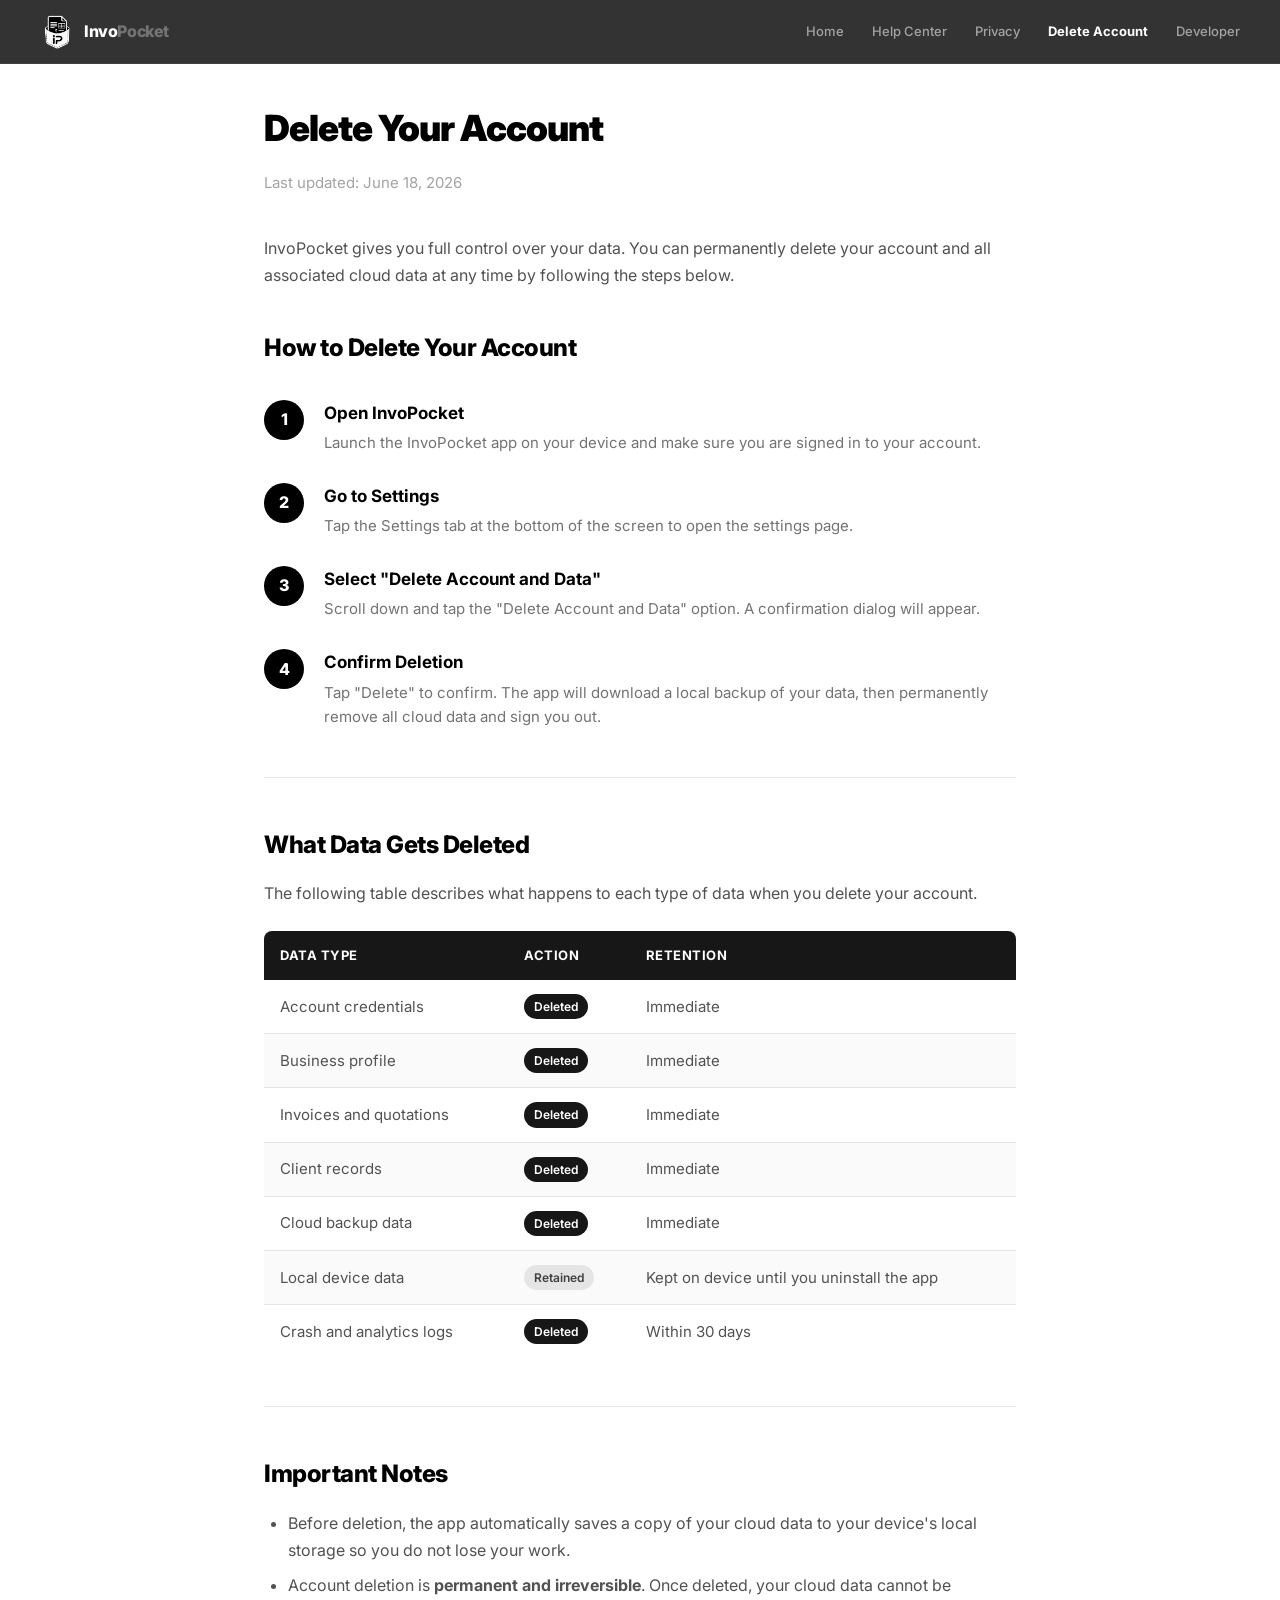
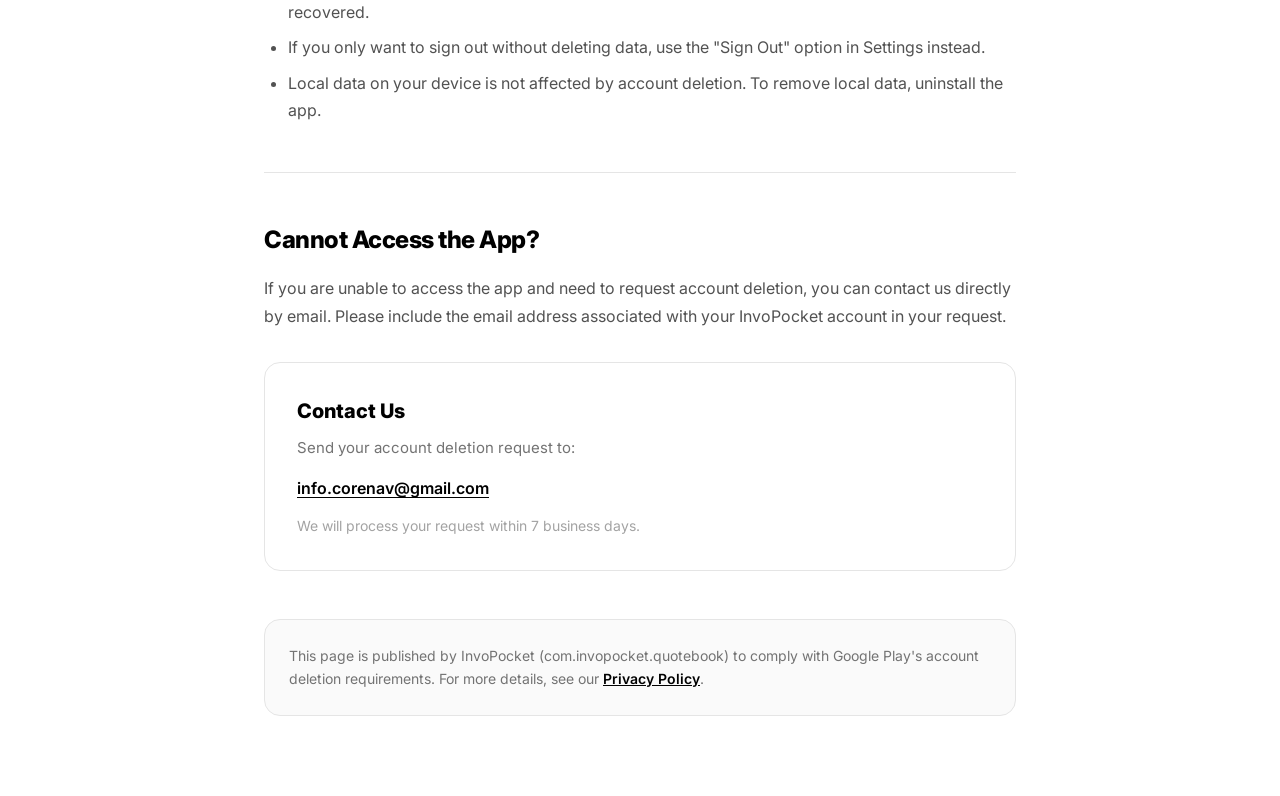
==== delete-account.html @ f6b03f16 "feat: overhaul website branding, navigation, and mobile menu while adding new informational pages an" ====
<!DOCTYPE html>
<html lang="en">
<head>
<meta charset="UTF-8">
<meta name="viewport" content="width=device-width, initial-scale=1.0">
<link rel="icon" type="image/png" href="favicon.png">
<title>Delete Account — InvoPocket</title>
<meta name="description" content="Request deletion of your InvoPocket account and all associated data.">
<link href="https://fonts.googleapis.com/css2?family=Inter:wght@300;400;500;600;700;800;900&display=swap" rel="stylesheet">
<style>
*{box-sizing:border-box;margin:0;padding:0}
:root{
  --black:#000;--white:#fff;
  --g50:#FAFAFA;--g100:#F5F5F5;--g200:#E5E5E5;--g300:#D4D4D4;
  --g400:#A3A3A3;--g500:#737373;--g600:#525252;--g700:#404040;
  --g800:#262626;--g900:#171717;
  --r-sm:8px;--r-md:16px;--r-lg:24px;--r-xl:32px;
  --font:'Inter',system-ui,sans-serif;
}
html{scroll-behavior:smooth}
body{font-family:var(--font);background:var(--white);color:var(--black);line-height:1.6;overflow-x:hidden}

/* ══════════ NAV (dark — matches home page) ══════════ */
nav{position:fixed;top:0;left:0;right:0;z-index:999;height:64px;display:flex;align-items:center;justify-content:space-between;padding:0 40px;background:rgba(0,0,0,0.8);backdrop-filter:blur(20px);-webkit-backdrop-filter:blur(20px);border-bottom:1px solid rgba(255,255,255,0.06)}
.nav-brand{display:flex;align-items:center;gap:10px;text-decoration:none}
.nav-brand img{width:34px;height:34px;object-fit:contain;border-radius:9px}
.nav-brand-name{font-size:16px;font-weight:800;letter-spacing:-0.4px;color:var(--white)}
.nav-brand-name span{color:var(--g500)}
.nav-links{display:flex;gap:28px;align-items:center}
.nav-links a{font-size:13px;font-weight:500;color:var(--g400);text-decoration:none;transition:color .2s}
.nav-links a:hover{color:var(--white)}
.nav-links a.active{color:var(--white);font-weight:700}

/* ── THREE DOT MENU (mobile) ── */
.nav-dots{display:none;cursor:pointer;padding:8px;border:none;background:none;flex-direction:column;gap:4px;align-items:center;justify-content:center}
.nav-dots span{display:block;width:4px;height:4px;border-radius:50%;background:var(--white)}
.mobile-menu{display:none;position:fixed;top:64px;right:0;left:0;background:rgba(0,0,0,0.95);backdrop-filter:blur(20px);-webkit-backdrop-filter:blur(20px);border-bottom:1px solid rgba(255,255,255,0.06);box-shadow:0 8px 32px rgba(0,0,0,0.4);padding:16px 24px;z-index:998;flex-direction:column;gap:4px}
.mobile-menu.open{display:flex}
.mobile-menu a{font-size:15px;font-weight:500;color:var(--g400);text-decoration:none;padding:12px 0;border-bottom:1px solid rgba(255,255,255,0.06);transition:color .15s}
.mobile-menu a:last-child{border-bottom:none}
.mobile-menu a:hover,.mobile-menu a.active{color:var(--white)}

@media(max-width:768px){
  nav{padding:0 20px;height:56px}
  .nav-brand img{width:30px;height:30px}
  .nav-brand-name{font-size:15px}
  .nav-links{display:none}
  .nav-dots{display:flex}
  .mobile-menu{top:56px}
}

/* ══════════ CONTENT ══════════ */
.content{max-width:800px;margin:100px auto 80px;padding:0 24px}
.content h1{font-size:36px;font-weight:900;letter-spacing:-1px;margin-bottom:12px}
.content .subtitle{font-size:15px;color:var(--g400);margin-bottom:40px}
.content h2{font-size:24px;font-weight:800;letter-spacing:-0.5px;margin-top:40px;margin-bottom:16px}
.content p{font-size:16px;color:var(--g600);margin-bottom:16px;line-height:1.7}
.content ul{margin-left:24px;margin-bottom:16px;color:var(--g600)}
.content li{margin-bottom:8px;line-height:1.7}

/* ── STEPS ── */
.steps{margin-top:32px;margin-bottom:40px}
.step{display:flex;gap:20px;margin-bottom:28px;align-items:flex-start}
.step-num{flex-shrink:0;width:40px;height:40px;border-radius:50%;background:var(--black);color:var(--white);display:flex;align-items:center;justify-content:center;font-size:16px;font-weight:800}
.step-body h3{font-size:17px;font-weight:700;margin-bottom:4px;color:var(--black)}
.step-body p{font-size:15px;color:var(--g500);margin-bottom:0;line-height:1.6}

/* ── DATA TABLE ── */
.data-table{width:100%;border-collapse:collapse;margin:24px 0 40px;font-size:15px}
.data-table th{text-align:left;padding:14px 16px;background:var(--g900);color:var(--white);font-weight:700;font-size:13px;text-transform:uppercase;letter-spacing:0.5px}
.data-table th:first-child{border-radius:var(--r-sm) 0 0 0}
.data-table th:last-child{border-radius:0 var(--r-sm) 0 0}
.data-table td{padding:14px 16px;border-bottom:1px solid var(--g200);color:var(--g600)}
.data-table tr:last-child td{border-bottom:none}
.data-table tr:nth-child(even){background:var(--g50)}
.badge-deleted{display:inline-block;padding:3px 10px;border-radius:20px;font-size:12px;font-weight:600;background:var(--g900);color:var(--white)}
.badge-retained{display:inline-block;padding:3px 10px;border-radius:20px;font-size:12px;font-weight:600;background:var(--g200);color:var(--g700)}

/* ── DIVIDER ── */
.divider{height:1px;background:var(--g200);margin:48px 0}

/* ── CONTACT CARD ── */
.contact-card{border:1px solid var(--g200);border-radius:var(--r-md);padding:32px;margin-top:32px}
.contact-card h3{font-size:20px;font-weight:800;margin-bottom:8px}
.contact-card p{font-size:15px;color:var(--g500);margin-bottom:16px}
.contact-card a{color:var(--black);font-weight:600;text-decoration:underline;text-underline-offset:3px}
.contact-card a:hover{color:var(--g600)}

/* ── FOOTER NOTE ── */
.footer-note{margin-top:48px;padding:24px;border-radius:var(--r-md);background:var(--g50);border:1px solid var(--g200);font-size:14px;color:var(--g500);line-height:1.7}

/* ══════════ RESPONSIVE ══════════ */
@media(max-width:768px){
  .content{margin:40px auto 60px;padding:0 16px}
  .content h1{font-size:28px;letter-spacing:-0.5px}
  .content h2{font-size:20px;margin-top:32px}
  .content p{font-size:15px}
  .step{gap:14px}
  .step-num{width:34px;height:34px;font-size:14px}
  .step-body h3{font-size:15px}
  .step-body p{font-size:14px}
  .data-table{font-size:13px}
  .data-table th,.data-table td{padding:10px 12px}
  .contact-card{padding:20px}
}
@media(max-width:480px){
  .content h1{font-size:24px}
  .content h2{font-size:18px}
  .data-table{display:block;overflow-x:auto;-webkit-overflow-scrolling:touch}
}
</style>
</head>
<body>

<!-- ══ NAV ══ -->
<nav>
  <a href="index.html" class="nav-brand">
    <img src="logo.png" alt="InvoPocket Logo">
    <div class="nav-brand-name">Invo<span>Pocket</span></div>
  </a>
  <div class="nav-links">
    <a href="index.html">Home</a>
    <a href="help.html">Help Center</a>
    <a href="privacy.html">Privacy</a>
    <a href="delete-account.html" class="active">Delete Account</a>
    <a href="developer.html">Developer</a>
  </div>
  <button class="nav-dots" id="menuToggle" aria-label="Menu">
    <span></span><span></span><span></span>
  </button>
</nav>
<div class="mobile-menu" id="mobileMenu">
  <a href="index.html">Home</a>
  <a href="help.html">Help Center</a>
  <a href="privacy.html">Privacy</a>
  <a href="delete-account.html" class="active">Delete Account</a>
  <a href="developer.html">Developer</a>
</div>


<!-- ══ CONTENT ══ -->
<div class="content">
  <h1>Delete Your Account</h1>
  <p class="subtitle">Last updated: June 18, 2026</p>

  <p>InvoPocket gives you full control over your data. You can permanently delete your account and all associated cloud data at any time by following the steps below.</p>

  <h2>How to Delete Your Account</h2>

  <div class="steps">
    <div class="step">
      <div class="step-num">1</div>
      <div class="step-body">
        <h3>Open InvoPocket</h3>
        <p>Launch the InvoPocket app on your device and make sure you are signed in to your account.</p>
      </div>
    </div>
    <div class="step">
      <div class="step-num">2</div>
      <div class="step-body">
        <h3>Go to Settings</h3>
        <p>Tap the Settings tab at the bottom of the screen to open the settings page.</p>
      </div>
    </div>
    <div class="step">
      <div class="step-num">3</div>
      <div class="step-body">
        <h3>Select "Delete Account and Data"</h3>
        <p>Scroll down and tap the "Delete Account and Data" option. A confirmation dialog will appear.</p>
      </div>
    </div>
    <div class="step">
      <div class="step-num">4</div>
      <div class="step-body">
        <h3>Confirm Deletion</h3>
        <p>Tap "Delete" to confirm. The app will download a local backup of your data, then permanently remove all cloud data and sign you out.</p>
      </div>
    </div>
  </div>

  <div class="divider"></div>

  <h2>What Data Gets Deleted</h2>
  <p>The following table describes what happens to each type of data when you delete your account.</p>

  <table class="data-table">
    <thead>
      <tr>
        <th>Data Type</th>
        <th>Action</th>
        <th>Retention</th>
      </tr>
    </thead>
    <tbody>
      <tr>
        <td>Account credentials</td>
        <td><span class="badge-deleted">Deleted</span></td>
        <td>Immediate</td>
      </tr>
      <tr>
        <td>Business profile</td>
        <td><span class="badge-deleted">Deleted</span></td>
        <td>Immediate</td>
      </tr>
      <tr>
        <td>Invoices and quotations</td>
        <td><span class="badge-deleted">Deleted</span></td>
        <td>Immediate</td>
      </tr>
      <tr>
        <td>Client records</td>
        <td><span class="badge-deleted">Deleted</span></td>
        <td>Immediate</td>
      </tr>
      <tr>
        <td>Cloud backup data</td>
        <td><span class="badge-deleted">Deleted</span></td>
        <td>Immediate</td>
      </tr>
      <tr>
        <td>Local device data</td>
        <td><span class="badge-retained">Retained</span></td>
        <td>Kept on device until you uninstall the app</td>
      </tr>
      <tr>
        <td>Crash and analytics logs</td>
        <td><span class="badge-deleted">Deleted</span></td>
        <td>Within 30 days</td>
      </tr>
    </tbody>
  </table>

  <div class="divider"></div>

  <h2>Important Notes</h2>
  <ul>
    <li>Before deletion, the app automatically saves a copy of your cloud data to your device's local storage so you do not lose your work.</li>
    <li>Account deletion is <strong>permanent and irreversible</strong>. Once deleted, your cloud data cannot be recovered.</li>
    <li>If you only want to sign out without deleting data, use the "Sign Out" option in Settings instead.</li>
    <li>Local data on your device is not affected by account deletion. To remove local data, uninstall the app.</li>
  </ul>

  <div class="divider"></div>

  <h2>Cannot Access the App?</h2>
  <p>If you are unable to access the app and need to request account deletion, you can contact us directly by email. Please include the email address associated with your InvoPocket account in your request.</p>

  <div class="contact-card">
    <h3>Contact Us</h3>
    <p>Send your account deletion request to:</p>
    <a href="mailto:info.corenav@gmail.com?subject=InvoPocket%20Account%20Deletion%20Request">info.corenav@gmail.com</a>
    <p style="margin-top:12px;margin-bottom:0;font-size:14px;color:var(--g400)">We will process your request within 7 business days.</p>
  </div>

  <div class="footer-note">
    This page is published by InvoPocket (com.invopocket.quotebook) to comply with Google Play's account deletion requirements. For more details, see our <a href="privacy.html" style="color:var(--black);font-weight:600">Privacy Policy</a>.
  </div>
</div>

<script>
// ── Mobile menu toggle ──
const menuToggle = document.getElementById('menuToggle');
const mobileMenu = document.getElementById('mobileMenu');
menuToggle.addEventListener('click', () => {
  mobileMenu.classList.toggle('open');
});
document.addEventListener('click', (e) => {
  if (!mobileMenu.contains(e.target) && !menuToggle.contains(e.target)) {
    mobileMenu.classList.remove('open');
  }
});

</script>
</body>
</html>
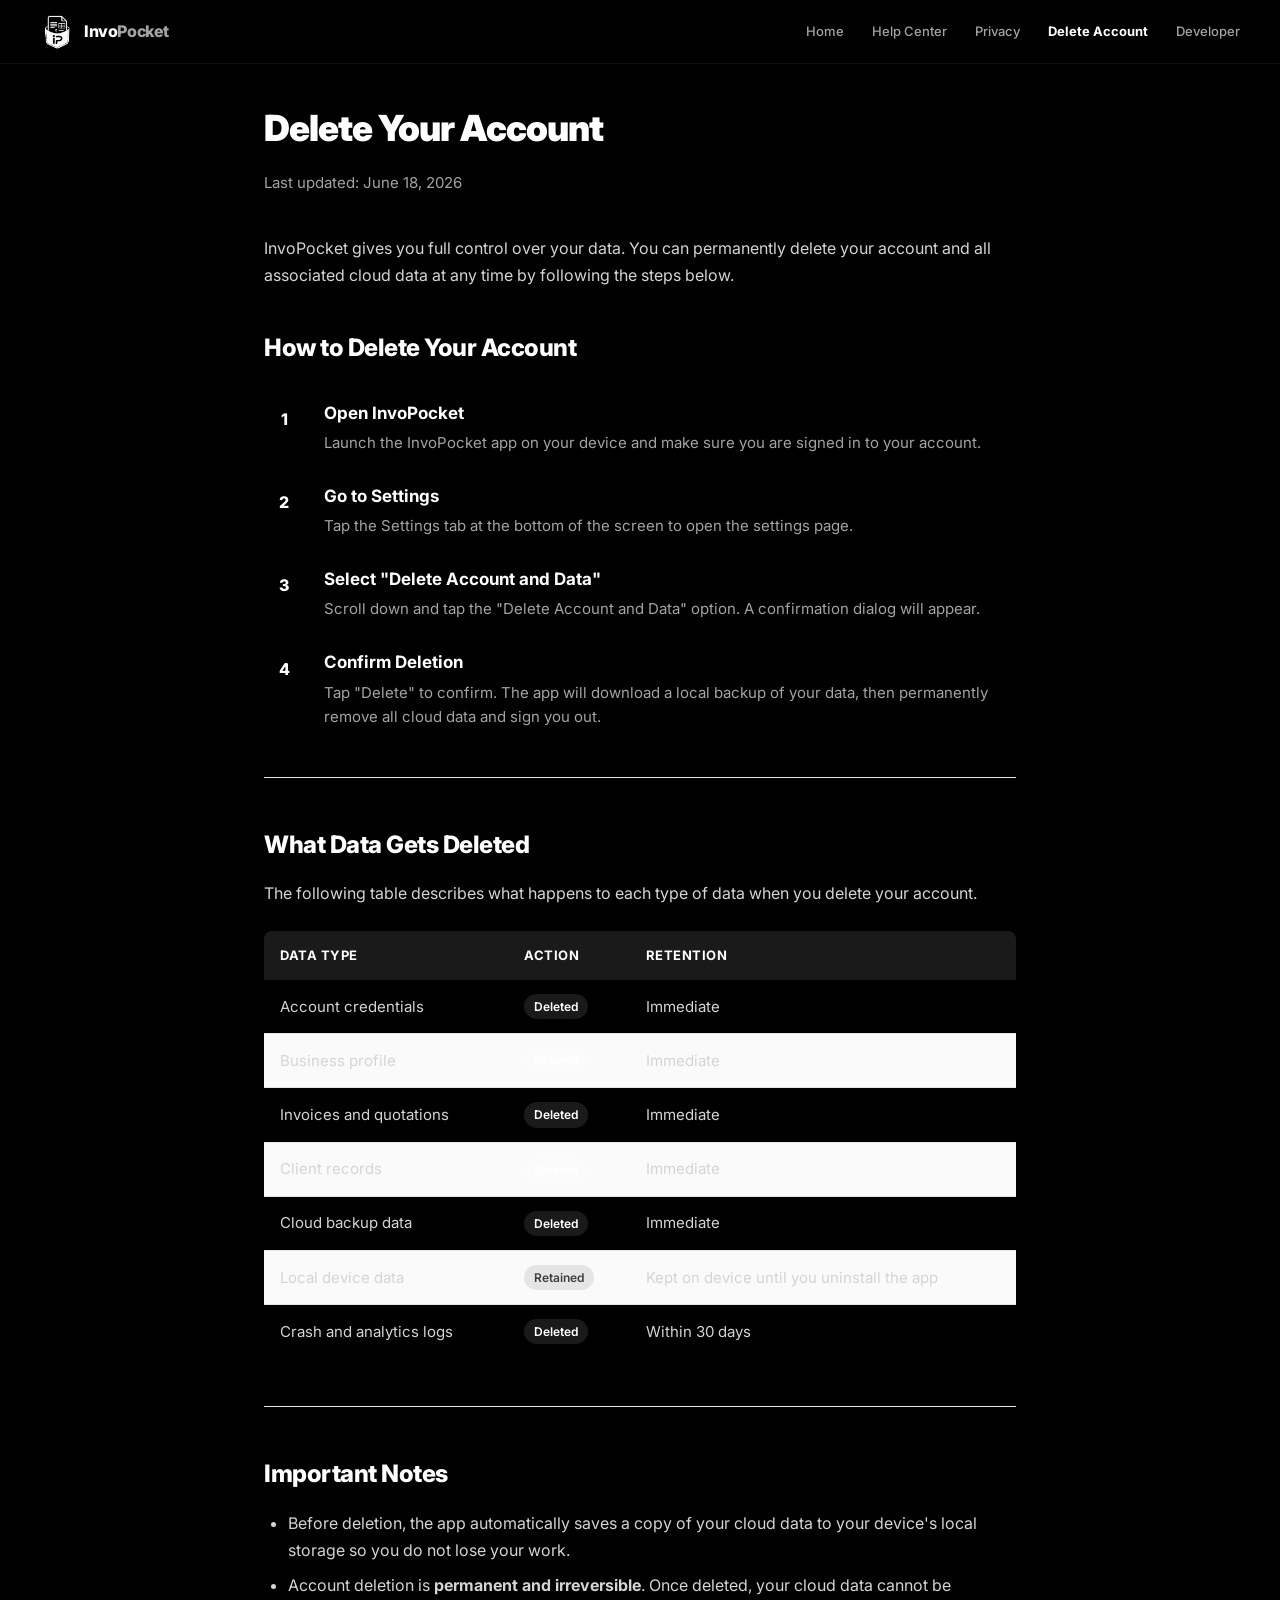
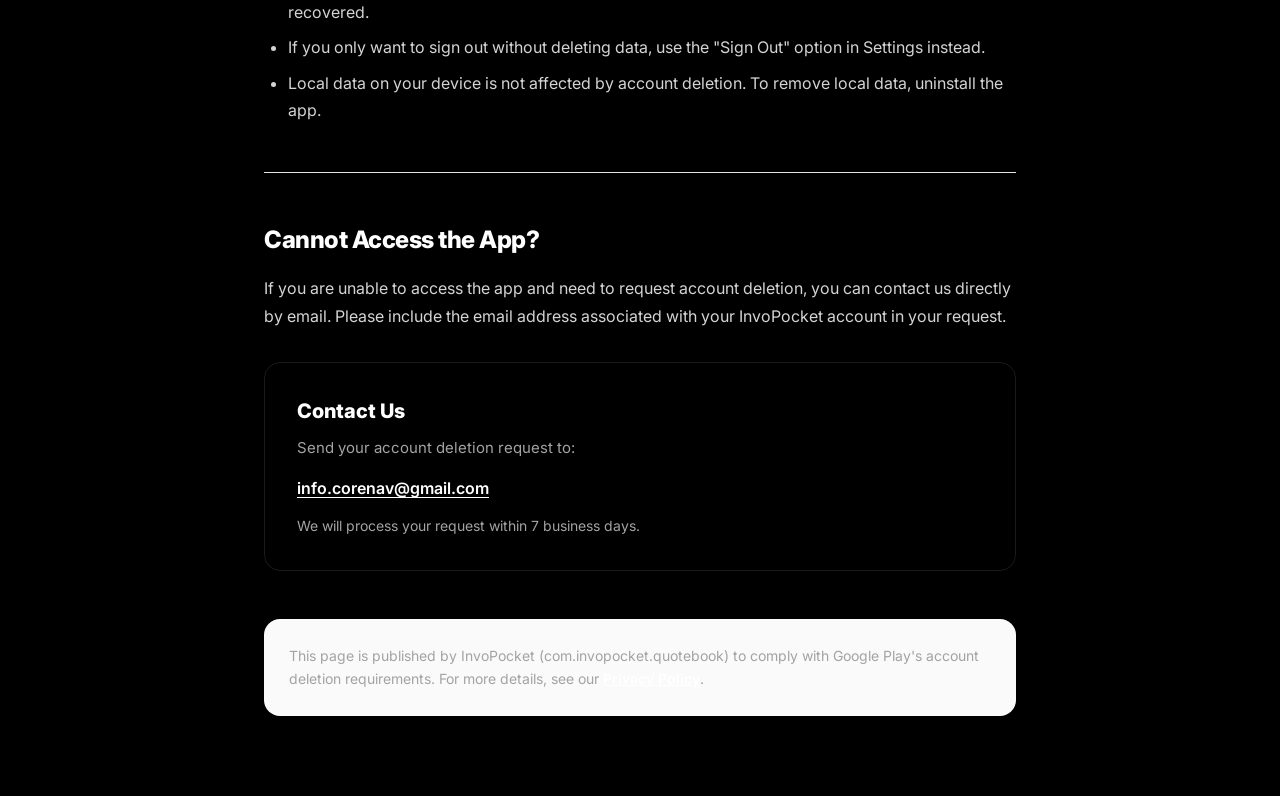
==== commit 7dd5b93e: "feat: transition website theme to dark mode and add account deletion handling logic" ====
--- a/delete-account.html
+++ b/delete-account.html
@@ -18,14 +18,14 @@
   --font:'Inter',system-ui,sans-serif;
 }
 html{scroll-behavior:smooth}
-body{font-family:var(--font);background:var(--white);color:var(--black);line-height:1.6;overflow-x:hidden}
+body{font-family:var(--font);background:var(--black);color:var(--white);line-height:1.6;overflow-x:hidden}
 
 /* ══════════ NAV (dark — matches home page) ══════════ */
 nav{position:fixed;top:0;left:0;right:0;z-index:999;height:64px;display:flex;align-items:center;justify-content:space-between;padding:0 40px;background:rgba(0,0,0,0.8);backdrop-filter:blur(20px);-webkit-backdrop-filter:blur(20px);border-bottom:1px solid rgba(255,255,255,0.06)}
 .nav-brand{display:flex;align-items:center;gap:10px;text-decoration:none}
 .nav-brand img{width:34px;height:34px;object-fit:contain;border-radius:9px}
 .nav-brand-name{font-size:16px;font-weight:800;letter-spacing:-0.4px;color:var(--white)}
-.nav-brand-name span{color:var(--g500)}
+.nav-brand-name span{color:var(--g400)}
 .nav-links{display:flex;gap:28px;align-items:center}
 .nav-links a{font-size:13px;font-weight:500;color:var(--g400);text-decoration:none;transition:color .2s}
 .nav-links a:hover{color:var(--white)}
@@ -54,40 +54,40 @@
 .content h1{font-size:36px;font-weight:900;letter-spacing:-1px;margin-bottom:12px}
 .content .subtitle{font-size:15px;color:var(--g400);margin-bottom:40px}
 .content h2{font-size:24px;font-weight:800;letter-spacing:-0.5px;margin-top:40px;margin-bottom:16px}
-.content p{font-size:16px;color:var(--g600);margin-bottom:16px;line-height:1.7}
-.content ul{margin-left:24px;margin-bottom:16px;color:var(--g600)}
+.content p{font-size:16px;color:var(--g300);margin-bottom:16px;line-height:1.7}
+.content ul{margin-left:24px;margin-bottom:16px;color:var(--g300)}
 .content li{margin-bottom:8px;line-height:1.7}
 
 /* ── STEPS ── */
 .steps{margin-top:32px;margin-bottom:40px}
 .step{display:flex;gap:20px;margin-bottom:28px;align-items:flex-start}
 .step-num{flex-shrink:0;width:40px;height:40px;border-radius:50%;background:var(--black);color:var(--white);display:flex;align-items:center;justify-content:center;font-size:16px;font-weight:800}
-.step-body h3{font-size:17px;font-weight:700;margin-bottom:4px;color:var(--black)}
-.step-body p{font-size:15px;color:var(--g500);margin-bottom:0;line-height:1.6}
+.step-body h3{font-size:17px;font-weight:700;margin-bottom:4px;color:var(--white)}
+.step-body p{font-size:15px;color:var(--g400);margin-bottom:0;line-height:1.6}
 
 /* ── DATA TABLE ── */
 .data-table{width:100%;border-collapse:collapse;margin:24px 0 40px;font-size:15px}
-.data-table th{text-align:left;padding:14px 16px;background:var(--g900);color:var(--white);font-weight:700;font-size:13px;text-transform:uppercase;letter-spacing:0.5px}
+.data-table th{text-align:left;padding:14px 16px;background:rgba(255,255,255,0.1);color:var(--white);font-weight:700;font-size:13px;text-transform:uppercase;letter-spacing:0.5px}
 .data-table th:first-child{border-radius:var(--r-sm) 0 0 0}
 .data-table th:last-child{border-radius:0 var(--r-sm) 0 0}
-.data-table td{padding:14px 16px;border-bottom:1px solid var(--g200);color:var(--g600)}
+.data-table td{padding:14px 16px;border-bottom:1px solid var(--g200);color:var(--g300)}
 .data-table tr:last-child td{border-bottom:none}
 .data-table tr:nth-child(even){background:var(--g50)}
-.badge-deleted{display:inline-block;padding:3px 10px;border-radius:20px;font-size:12px;font-weight:600;background:var(--g900);color:var(--white)}
+.badge-deleted{display:inline-block;padding:3px 10px;border-radius:20px;font-size:12px;font-weight:600;background:rgba(255,255,255,0.1);color:var(--white)}
 .badge-retained{display:inline-block;padding:3px 10px;border-radius:20px;font-size:12px;font-weight:600;background:var(--g200);color:var(--g700)}
 
 /* ── DIVIDER ── */
 .divider{height:1px;background:var(--g200);margin:48px 0}
 
 /* ── CONTACT CARD ── */
-.contact-card{border:1px solid var(--g200);border-radius:var(--r-md);padding:32px;margin-top:32px}
+.contact-card{border:1px solid rgba(255,255,255,0.1);border-radius:var(--r-md);padding:32px;margin-top:32px}
 .contact-card h3{font-size:20px;font-weight:800;margin-bottom:8px}
-.contact-card p{font-size:15px;color:var(--g500);margin-bottom:16px}
-.contact-card a{color:var(--black);font-weight:600;text-decoration:underline;text-underline-offset:3px}
-.contact-card a:hover{color:var(--g600)}
+.contact-card p{font-size:15px;color:var(--g400);margin-bottom:16px}
+.contact-card a{color:var(--white);font-weight:600;text-decoration:underline;text-underline-offset:3px}
+.contact-card a:hover{color:var(--g300)}
 
 /* ── FOOTER NOTE ── */
-.footer-note{margin-top:48px;padding:24px;border-radius:var(--r-md);background:var(--g50);border:1px solid var(--g200);font-size:14px;color:var(--g500);line-height:1.7}
+.footer-note{margin-top:48px;padding:24px;border-radius:var(--r-md);background:var(--g50);border:1px solid rgba(255,255,255,0.1);font-size:14px;color:var(--g400);line-height:1.7}
 
 /* ══════════ RESPONSIVE ══════════ */
 @media(max-width:768px){
@@ -253,7 +253,7 @@
   </div>
 
   <div class="footer-note">
-    This page is published by InvoPocket (com.invopocket.quotebook) to comply with Google Play's account deletion requirements. For more details, see our <a href="privacy.html" style="color:var(--black);font-weight:600">Privacy Policy</a>.
+    This page is published by InvoPocket (com.invopocket.quotebook) to comply with Google Play's account deletion requirements. For more details, see our <a href="privacy.html" style="color:var(--white);font-weight:600">Privacy Policy</a>.
   </div>
 </div>
 
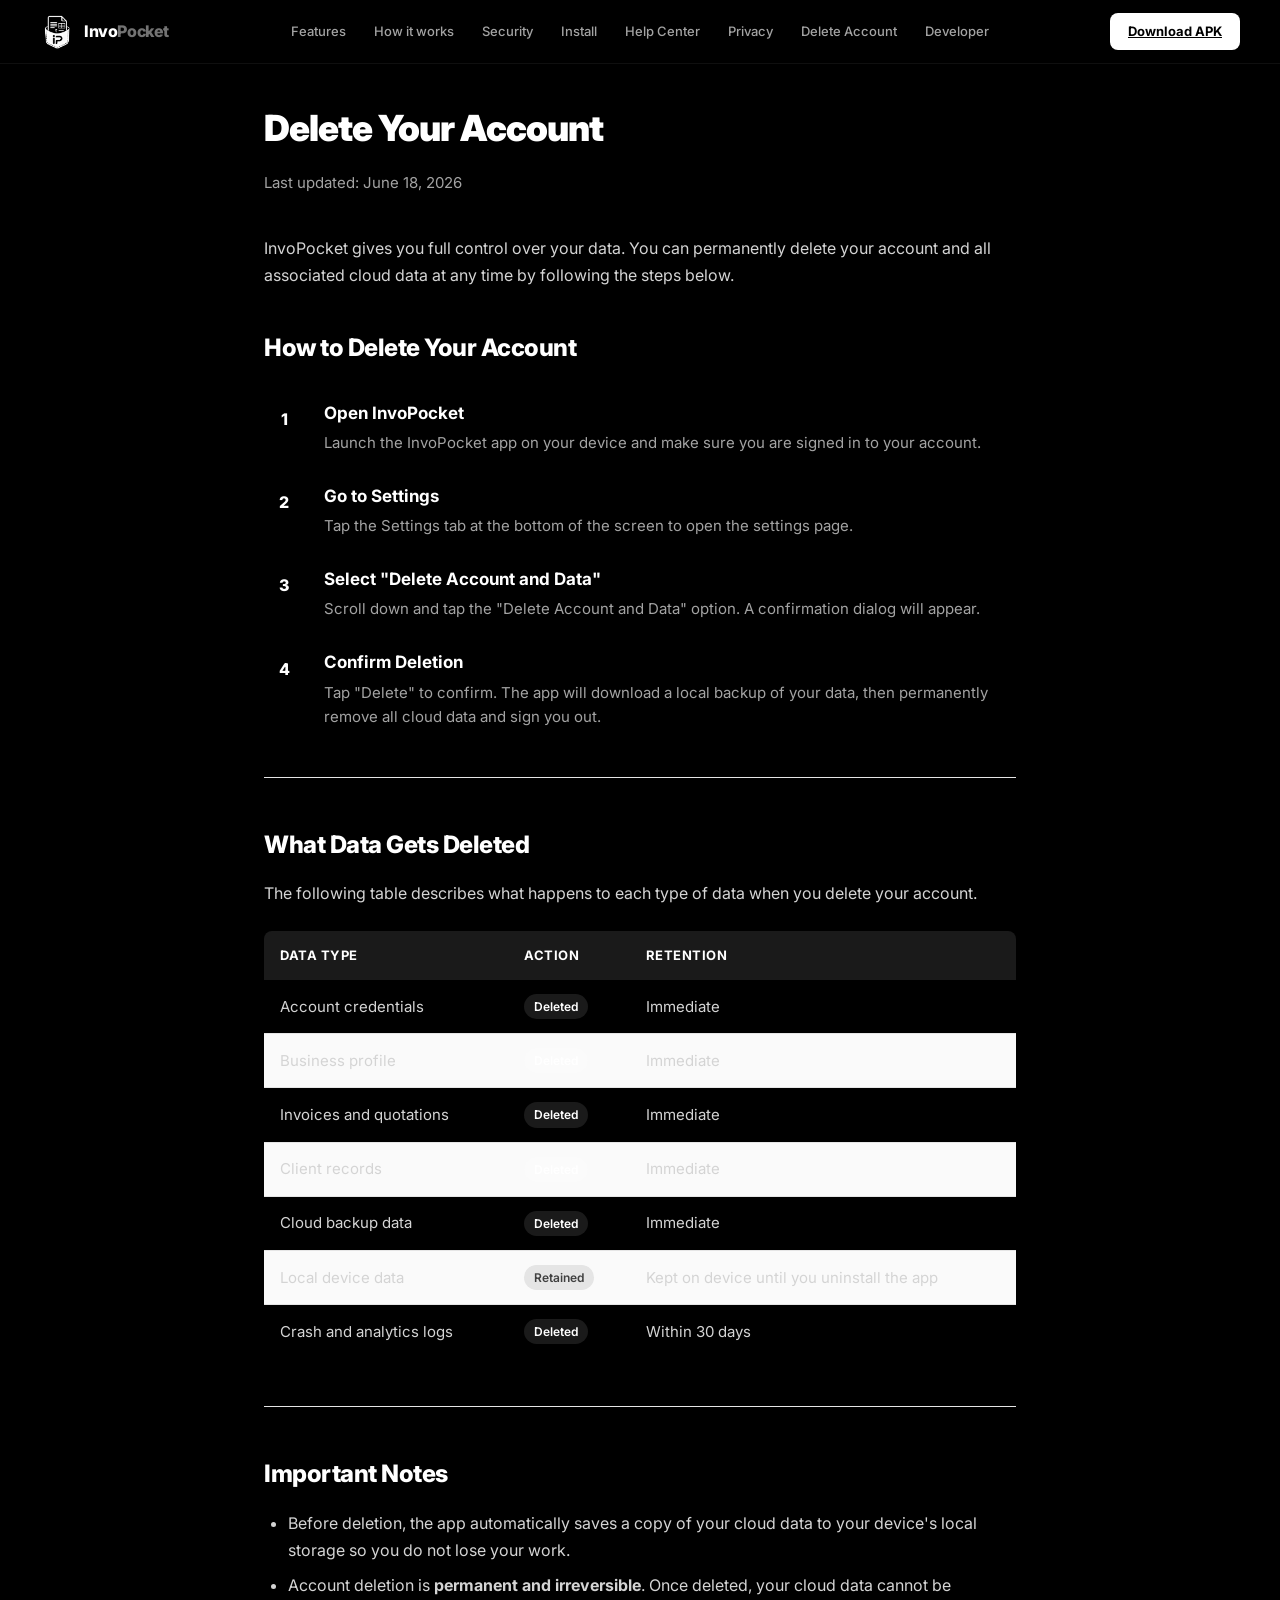
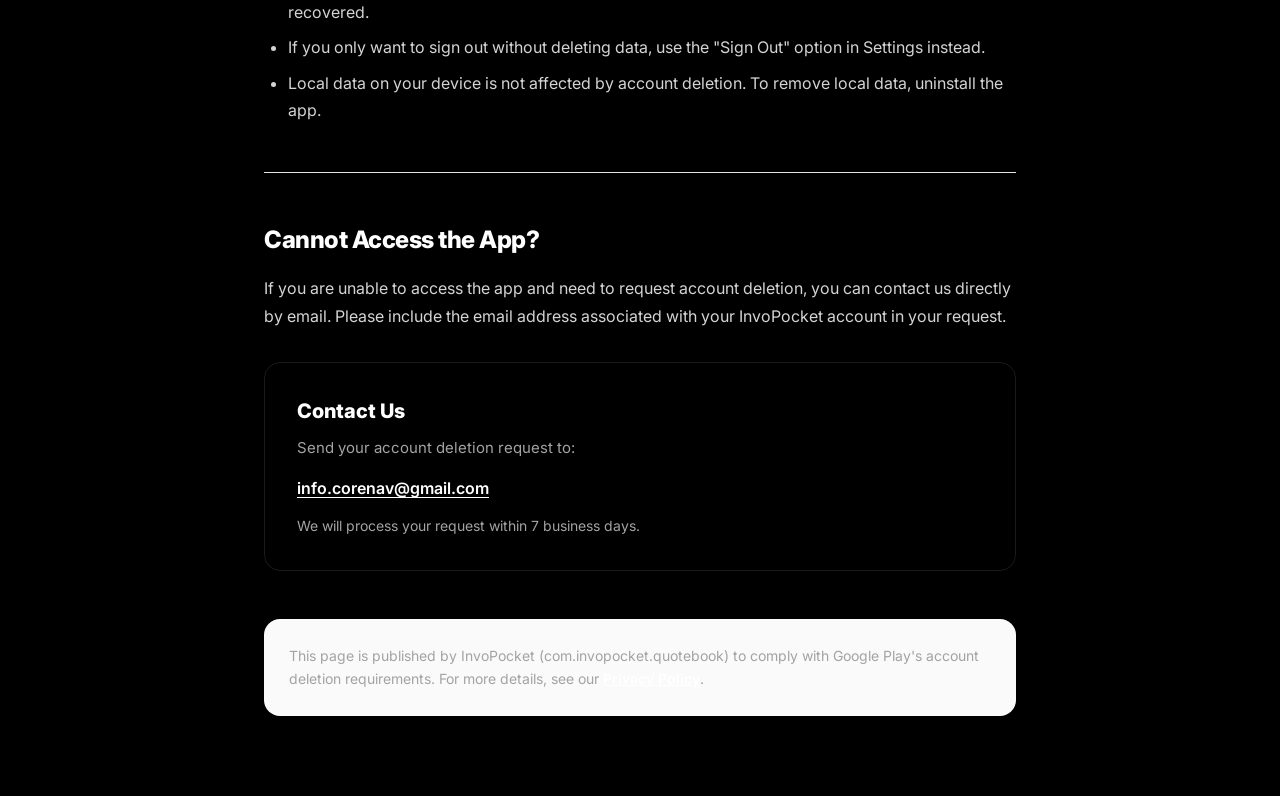
==== commit 35a9dcf4: "feat: standardize navigation across pages, add APK download link, and include neon icons in index fe" ====
--- a/delete-account.html
+++ b/delete-account.html
@@ -108,32 +108,61 @@
   .content h2{font-size:18px}
   .data-table{display:block;overflow-x:auto;-webkit-overflow-scrolling:touch}
 }
+
+.nav-dl {
+  background: var(--white); color: var(--black);
+  padding: 8px 18px; border-radius: var(--r-sm);
+  font-size: 13px; font-weight: 700;
+  transition: all 0.2s var(--ease);
+  position: relative; overflow: hidden;
+}
+.nav-dl:hover::after { transform: translateX(100%); }
+.nav-dl::after {
+  content: ''; position: absolute; inset: 0;
+  background: linear-gradient(135deg, rgba(255,255,255,0) 0%, rgba(255,255,255,0.3) 50%, rgba(255,255,255,0) 100%);
+  transform: translateX(-100%); transition: transform 0.5s;
+}
+.nav-dl:hover::after { transform: translateX(100%); }
+.nav-brand { display: flex; align-items: center; gap: 10px; }
+.nav-logo { width: 34px; height: 34px; border-radius: 9px; object-fit: contain; }
+.nav-name { font-size: 16px; font-weight: 800; letter-spacing: -0.4px; }
+.nav-name span { color: var(--g500); }
+.nav-links a { font-size: 13px; font-weight: 500; color: var(--g400); transition: color 0.2s; }
+.nav-links a:hover { color: var(--white); }
+
 </style>
 </head>
 <body>
 
 <!-- ══ NAV ══ -->
 <nav>
-  <a href="index.html" class="nav-brand">
-    <img src="logo.png" alt="InvoPocket Logo">
-    <div class="nav-brand-name">Invo<span>Pocket</span></div>
-  </a>
+  <div class="nav-brand">
+    <img class="nav-logo" src="logo.png" alt="InvoPocket Logo">
+    <span class="nav-name">Invo<span>Pocket</span></span>
+  </div>
   <div class="nav-links">
-    <a href="index.html">Home</a>
+    <a href="index.html#features">Features</a>
+    <a href="index.html#manage">How it works</a>
+    <a href="index.html#encryption">Security</a>
+    <a href="index.html#install">Install</a>
     <a href="help.html">Help Center</a>
     <a href="privacy.html">Privacy</a>
-    <a href="delete-account.html" class="active">Delete Account</a>
+    <a href="delete-account.html">Delete Account</a>
     <a href="developer.html">Developer</a>
   </div>
+  <a href="app-release.apk" class="nav-dl" download>Download APK</a>
+
   <button class="nav-dots" id="menuToggle" aria-label="Menu">
     <span></span><span></span><span></span>
   </button>
 </nav>
 <div class="mobile-menu" id="mobileMenu">
-  <a href="index.html">Home</a>
+  <a href="index.html#features">Features</a>
+  <a href="index.html#manage">Workflow</a>
+  <a href="index.html#download">Download</a>
   <a href="help.html">Help Center</a>
   <a href="privacy.html">Privacy</a>
-  <a href="delete-account.html" class="active">Delete Account</a>
+  <a href="delete-account.html">Delete Account</a>
   <a href="developer.html">Developer</a>
 </div>
 
